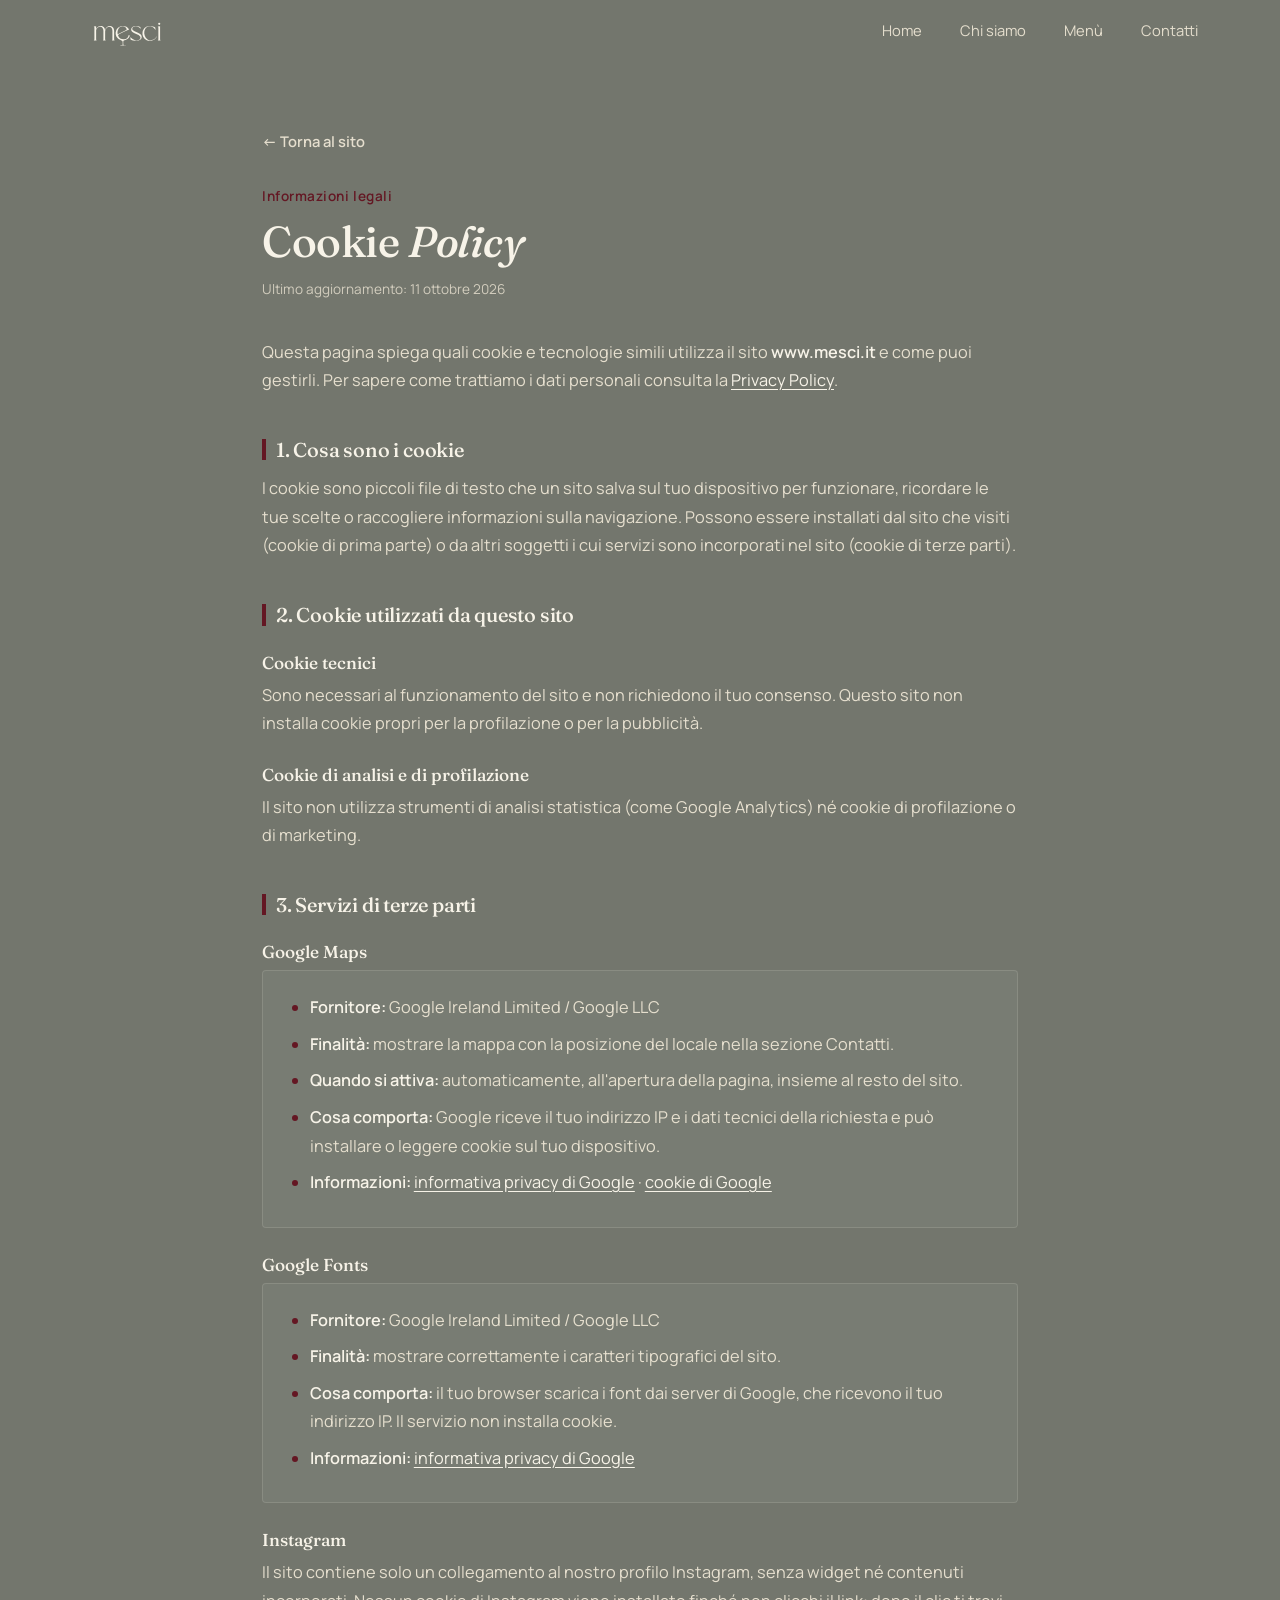
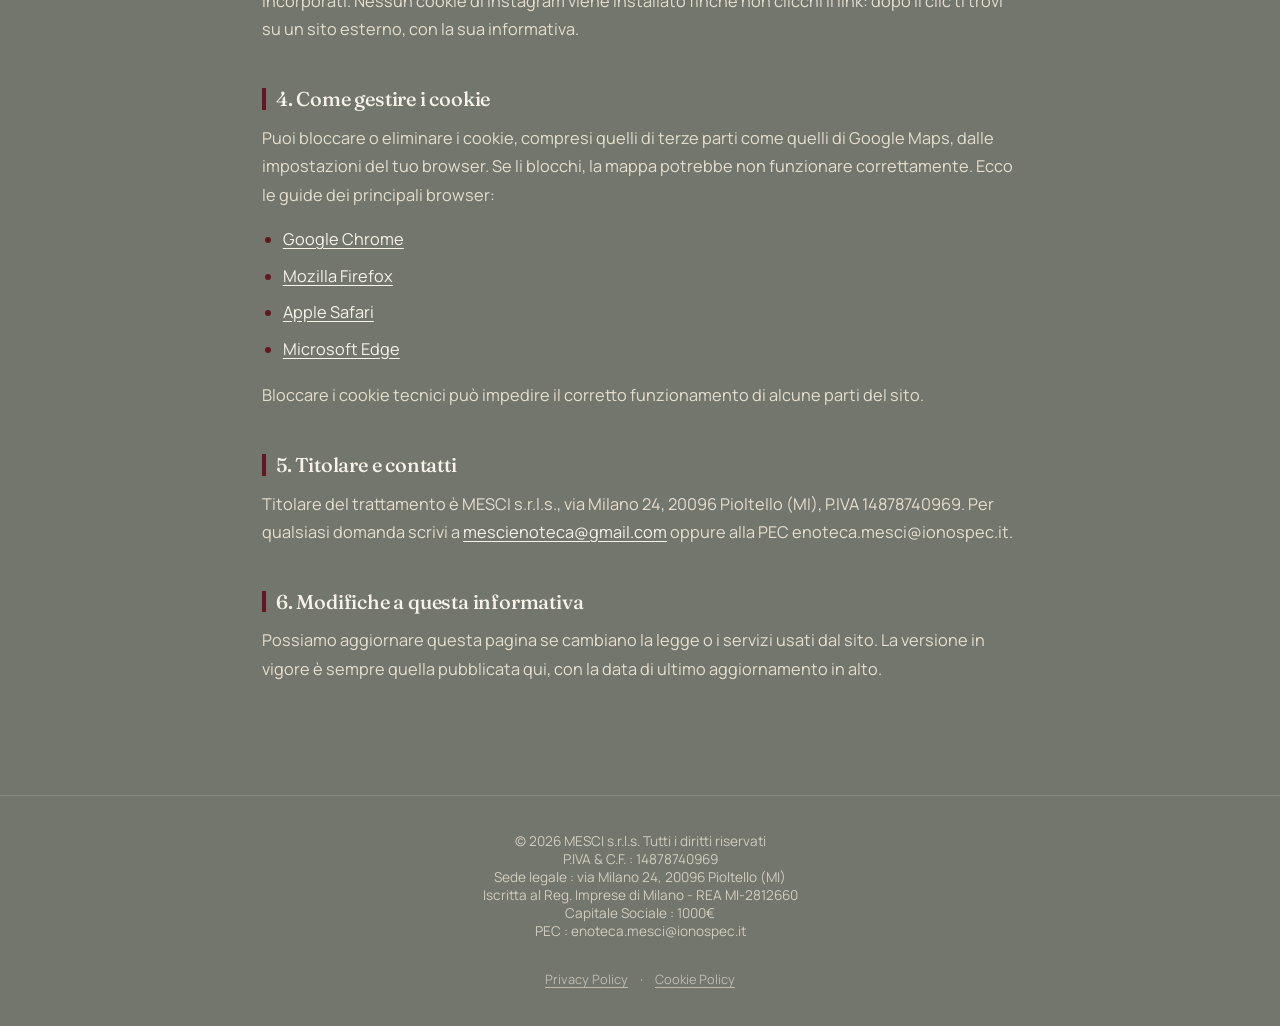
==== cookie.html @ 1d4539bf "Provvisorio" ====
<!DOCTYPE html>
<html lang="it">

<head>
  <meta charset="UTF-8">
  <meta name="viewport" content="width=device-width, initial-scale=1, viewport-fit=cover">
  <title>Cookie Policy — MESCI</title>
  <link rel="canonical" href="https://www.mesci.it/cookie.html">
  <link rel="icon" type="image/png" href="favicon-96x96.png" sizes="96x96">
  <link rel="icon" type="image/svg+xml" href="favicon.svg">
  <link rel="shortcut icon" href="favicon.ico">
  <link rel="apple-touch-icon" sizes="180x180" href="apple-touch-icon.png">
  <meta name="apple-mobile-web-app-title" content="Mesci">

  <link rel="manifest" href="site.webmanifest">
  <meta name="description"
    content="Informazioni sui cookie e sulle tecnologie simili utilizzate dal sito di MESCI Wine Bar (Pioltello).">
  <meta name="theme-color" content="#73766d">
  <meta property="og:type" content="website">
  <meta property="og:locale" content="it_IT">
  <meta property="og:title" content="Cookie Policy — MESCI">
  <meta property="og:description" content="Informazioni sui cookie utilizzati dal sito">
  <meta property="og:image" content="https://www.mesci.it/images/og.jpg">
  <meta property="og:url" content="https://www.mesci.it/cookie.html">
  <link rel="preconnect" href="https://fonts.googleapis.com">
  <link rel="preconnect" href="https://fonts.gstatic.com" crossorigin>
  <link
    href="https://fonts.googleapis.com/css2?family=Fraunces:ital,opsz,wght@0,9..144,300;0,9..144,500;0,9..144,600;1,9..144,500&family=Manrope:wght@400;500;600;700&display=swap"
    rel="stylesheet">
  <link rel="stylesheet" href="style.css">
  <link rel="stylesheet" href="legal.css">
</head>

<body>

  <header id="siteHeader">
    <nav>
      <a href="index.html#home" class="brand">
        <svg viewBox="0 0 1173.86 350" xmlns="http://www.w3.org/2000/svg" fill="currentColor">
          <path
            d="M803.99,224.7c-1.55-27.49-26.13-41.85-50.7-52.51l-45.63-19.8c-7.72-3.35-14.66-7.65-20.78-13.19-12.34-11.17-13.45-30.12-1.42-41.74,6.43-6.21,14.78-9.75,23.61-11.3,31.81-5.56,61.44,8.32,80.28,35.89.36-10.3-2.32-19.14-3.6-28.94-21.83-9.48-45.2-13.91-68.92-12.48-27.51,1.66-53.09,16.17-54.87,44.02-1.78,27.78,20.93,42.56,45.34,53.08l38.39,16.54c22.19,9.56,45.13,23.98,41.77,48.51-3.58,26.16-34.22,35.47-60.65,32.54-18.78-2.08-35.65-10.07-50.34-21.83l-20.43-16.35c-2.62-1.79-5.34-3.23-8.1-4.32,3.41,15.09,5.09,22.5,7.95,32.32,19.69,9.26,40.39,13.53,62.11,15.22,24.09,1.87,50.65-.69,69.15-16.19,11.87-9.94,17.7-24.04,16.83-39.48Z" />
          <path
            d="M629.44,201.49c-7.94,33.76-24.98,56.64-61.57,57.76-40.06,1.22-68.55-13.53-82.07-51.3.24-7.02,5.44-13.26,11.67-16.73,44.31-24.67,89.72-45.68,137.05-64.81-23.99-41.64-77.68-55.94-120.31-39.45-27.83,10.76-48.13,35.02-56.22,60.42-10.29,32.3-4.03,64.03,14.68,89.69,14.36,19.69,34.62,31.92,57.9,37.32,10.14,2.35,16.93,10.76,16.96,21.03l.09,30.14c.02,6.45-4.16,11.94-10.55,12.6l-21.1,2.16c-.72.07-2.86.5-2.54,1.07l1.17,2.06,71.42.1c1.88-.28,3.84-1.54,3.66-2.85l-23.11-2.39c-6.26-.65-10.95-5.8-10.94-12.21l.03-31.22c.01-9.78,7.02-17.91,16.24-20.81,22.66-7.11,33-12.63,41.86-20.52s20.55-17.93,29.61-42.13c-1.37-1.54-13.54-9.5-13.94-9.93ZM480.78,193.33c-6.22-26.5-2.58-53.99,11.72-76.7,11.82-18.77,31.01-31.21,53.55-31,23.78.22,45.38,15.01,54.44,36.56,2.22,5.29.56,11.33-4.94,14.07l-114.76,57.06Z" />
          <path
            d="M319.23,276.73l-38.81.19,4.94-5.81c1.98-4.65,2.92-10.54,2.92-16.21v-105.81c0-21.64-7.11-43.72-25.98-54.27-11.29-6.31-23.89-5.73-36.05-1.51-18.15,7.66-31.24,23.48-36.03,42.95l.07,124.19c0,6.8,2.81,11.28,7.44,16.5l-39.41-.07c3.64-4.06,6.47-6.26,7.19-10.19.85-4.65,1.45-8.95,1.45-13.84V113.14c0-5.65-.52-10.57-.93-15.99-1.46-4.55-3.28-6.61-7.69-11.13l31.76-.29.25,34.55c11.2-21.63,31.13-36.96,55.62-39.49,18.69-1.93,36.65,4.38,49.22,17.99,8.82,9.55,12.82,21.27,15.19,34.59,4.34-10.8,9.02-20.59,16.24-29.7,21.78-27.5,62.29-31.43,88.15-7.34,12.33,11.48,18,31.29,18.01,48.71l.08,109.86c0,5.92.98,12.05,3.13,16.78l4.49,5.27-38.65-.09c5.23-5.61,7.65-10.1,7.66-16.92l.08-112.24c0-11.78-2.09-22.72-7.05-33.07-7.22-15.05-21.5-25.2-38.55-24.42-14.49.66-27.26,8.24-35.76,20.15-8.99,12.61-16.42,27.87-16.48,43.91l-.33,101.66c-.03,7.94,1.21,14.8,7.84,20.82Z" />
          <path
            d="M858.73,237.65c22,30.84,60.06,42.22,95.23,29.03,22.21-8.33,39.36-25.19,50.65-45.79,1.22.42,3.47,1.11,3.34,1.84s-.69,2.29-1.13,3.16c-15.31,29.96-43.47,49.98-77.08,53.84-22.75,2.61-45.27-1.14-65.27-12.12-38.49-21.14-57.81-64.52-49.25-107.31s43.4-75.35,87.95-79.39c28.9-2.62,57.55,4.46,82.54,19.27l5.68,34.91c-8.66-9.97-14.49-19-23.44-27.08-16.27-14.7-36.74-23.83-58.89-22.79-25.4,1.19-46.85,15-58.89,37-19.43,35.5-15.29,82,8.55,115.43Z" />
          <circle cx="1039.6" cy="51.22" r="14.45" />
          <path
            d="M1028.13,260.32l.12-148.16-1.25-14.99c-1.81-3.54-3.78-5.41-7.89-8.98l32.14-4.91.15,177.75c0,6.6,2.77,10.41,7.71,15.83l-38.91.13c4.48-5.16,7.93-9.1,7.93-16.66Z" />
        </svg>
      </a>
      <div class="navlinks">
        <a href="index.html#home">Home</a>
        <a href="index.html#chi-siamo">Chi siamo</a>
        <a href="index.html#menu">Menù</a>
        <a href="index.html#dove-siamo">Contatti</a>
      </div>
      <button class="burger" id="burger" aria-label="Menu"><span></span><span></span><span></span></button>
    </nav>
  </header>
  <div class="drawer-overlay" id="drawerOverlay"></div>
  <aside class="drawer" id="drawer" aria-hidden="true">
    <button class="drawer-close" id="drawerClose" aria-label="Chiudi">✕</button>
    <div class="drawer-links">
      <a href="index.html#home">Home</a>
      <a href="index.html#chi-siamo">Chi siamo</a>
      <a href="index.html#menu">Menù</a>
      <a href="index.html#dove-siamo">Contatti</a>
    </div>
  </aside>

  <main class="legal-page">
    <div class="wrap">

      <a href="index.html" class="legal-back">← Torna al sito</a>

      <div class="section-head">
        <div class="eyebrow">Informazioni legali</div>
        <h1>Cookie <em>Policy</em></h1>
        <p class="legal-updated">Ultimo aggiornamento: 11 ottobre 2026</p>
      </div>

      <div class="legal-text">

        <p>Questa pagina spiega quali cookie e tecnologie simili utilizza il sito <strong>www.mesci.it</strong>
          e come puoi gestirli. Per sapere come trattiamo i dati personali consulta la
          <a href="privacy.html">Privacy Policy</a>.</p>

        <h3>1. Cosa sono i cookie</h3>
        <p>I cookie sono piccoli file di testo che un sito salva sul tuo dispositivo per funzionare, ricordare le tue
          scelte o raccogliere informazioni sulla navigazione. Possono essere installati dal sito che visiti (cookie
          di prima parte) o da altri soggetti i cui servizi sono incorporati nel sito (cookie di terze parti).</p>

        <h3>2. Cookie utilizzati da questo sito</h3>

        <h4>Cookie tecnici</h4>
        <p>Sono necessari al funzionamento del sito e non richiedono il tuo consenso. Questo sito non installa cookie
          propri per la profilazione o per la pubblicità.</p>

        <h4>Cookie di analisi e di profilazione</h4>
        <p>Il sito non utilizza strumenti di analisi statistica (come Google Analytics) né cookie di profilazione o di
          marketing.</p>

        <h3>3. Servizi di terze parti</h3>

        <h4>Google Maps</h4>
        <div class="legal-box">
          <ul>
            <li><strong>Fornitore:</strong> Google Ireland Limited / Google LLC</li>
            <li><strong>Finalità:</strong> mostrare la mappa con la posizione del locale nella sezione Contatti.</li>
            <li><strong>Quando si attiva:</strong> automaticamente, all'apertura della pagina, insieme al resto del
              sito.</li>
            <li><strong>Cosa comporta:</strong> Google riceve il tuo indirizzo IP e i dati tecnici della richiesta e può
              installare o leggere cookie sul tuo dispositivo.</li>
            <li><strong>Informazioni:</strong>
              <a href="https://policies.google.com/privacy" target="_blank" rel="noopener noreferrer">informativa privacy di Google</a>
              ·
              <a href="https://policies.google.com/technologies/cookies" target="_blank" rel="noopener noreferrer">cookie di Google</a>
            </li>
          </ul>
        </div>

        <!-- Rimuovere il blocco seguente se i font di Google vengono ospitati in locale sul sito (consigliato). -->
        <h4>Google Fonts</h4>
        <div class="legal-box">
          <ul>
            <li><strong>Fornitore:</strong> Google Ireland Limited / Google LLC</li>
            <li><strong>Finalità:</strong> mostrare correttamente i caratteri tipografici del sito.</li>
            <li><strong>Cosa comporta:</strong> il tuo browser scarica i font dai server di Google, che ricevono il tuo
              indirizzo IP. Il servizio non installa cookie.</li>
            <li><strong>Informazioni:</strong>
              <a href="https://policies.google.com/privacy" target="_blank" rel="noopener noreferrer">informativa privacy di Google</a>
            </li>
          </ul>
        </div>

        <h4>Instagram</h4>
        <p>Il sito contiene solo un collegamento al nostro profilo Instagram, senza widget né contenuti incorporati.
          Nessun cookie di Instagram viene installato finché non clicchi il link: dopo il clic ti trovi su un sito
          esterno, con la sua informativa.</p>

        <h3>4. Come gestire i cookie</h3>
        <p>Puoi bloccare o eliminare i cookie, compresi quelli di terze parti come quelli di Google Maps, dalle
          impostazioni del tuo browser. Se li blocchi, la mappa potrebbe non funzionare correttamente. Ecco le guide
          dei principali browser:</p>
        <ul>
          <li><a href="https://support.google.com/chrome/answer/95647" target="_blank" rel="noopener noreferrer">Google Chrome</a></li>
          <li><a href="https://support.mozilla.org/it/kb/Gestione%20dei%20cookie" target="_blank" rel="noopener noreferrer">Mozilla Firefox</a></li>
          <li><a href="https://support.apple.com/it-it/guide/safari/sfri11471/mac" target="_blank" rel="noopener noreferrer">Apple Safari</a></li>
          <li><a href="https://support.microsoft.com/it-it/microsoft-edge" target="_blank" rel="noopener noreferrer">Microsoft Edge</a></li>
        </ul>
        <p>Bloccare i cookie tecnici può impedire il corretto funzionamento di alcune parti del sito.</p>

        <h3>5. Titolare e contatti</h3>
        <p>Titolare del trattamento è MESCI s.r.l.s., via Milano 24, 20096 Pioltello (MI), P.IVA 14878740969.
          Per qualsiasi domanda scrivi a <a href="mailto:mescienoteca@gmail.com">mescienoteca@gmail.com</a>
          oppure alla PEC enoteca.mesci@ionospec.it.</p>

        <h3>6. Modifiche a questa informativa</h3>
        <p>Possiamo aggiornare questa pagina se cambiano la legge o i servizi usati dal sito. La versione in vigore è
          sempre quella pubblicata qui, con la data di ultimo aggiornamento in alto.</p>

      </div>
    </div>
  </main>

  <footer>

    <p>© 2026 MESCI s.r.l.s. Tutti i diritti riservati</p>
    <p>P.IVA &amp; C.F. : 14878740969</p>
    <p>Sede legale : via Milano 24, 20096 Pioltello (MI)</p>
    <p>Iscritta al Reg. Imprese di Milano - REA MI-2812660</p>
    <p>Capitale Sociale : 1000€</p>
    <p>PEC : enoteca.mesci@ionospec.it</p>

    <nav class="footer-legal" aria-label="Informazioni legali">
      <a href="privacy.html">Privacy Policy</a>
      <span aria-hidden="true">·</span>
      <a href="cookie.html">Cookie Policy</a>
    </nav>

  </footer>

  <script>
    (function () {
      var header = document.getElementById('siteHeader');
      var drawer = document.getElementById('drawer');
      var overlay = document.getElementById('drawerOverlay');

      function onScroll() { header.classList.toggle('scrolled', window.scrollY > 20); }
      window.addEventListener('scroll', onScroll, { passive: true });
      onScroll();

      function setDrawer(open) {
        drawer.classList.toggle('open', open);
        overlay.classList.toggle('open', open);
        drawer.setAttribute('aria-hidden', open ? 'false' : 'true');
        document.body.classList.toggle('no-scroll', open);
      }
      document.getElementById('burger').addEventListener('click', function () { setDrawer(true); });
      document.getElementById('drawerClose').addEventListener('click', function () { setDrawer(false); });
      overlay.addEventListener('click', function () { setDrawer(false); });
      drawer.querySelectorAll('a').forEach(function (a) {
        a.addEventListener('click', function () { setDrawer(false); });
      });
    })();
  </script>
</body>

</html>
---- style.css ----
:root {
  --bg: #73766d;
  --bg-soft: #787c73;
  --line: rgba(242, 234, 216, 0.14);
  --cream: #f7f3e8;
  --cream-dim: rgba(242, 234, 216, 0.90);
  --cream-faint: rgba(242, 234, 216, 0.75);
  --wine: #6B121B;
  --wine-dim: rgba(83, 19, 30, 0.75);
  --wine-bright: #641723;
  --radius: 4px;
  /* --text: #928e47; */
  --font-display: 'Fraunces', serif;
  --header-h: 66px;
}

* {
  box-sizing: border-box;
  margin: 0;
  padding: 0
}

html {
  scroll-behavior: smooth;
  scroll-padding-top: var(--header-h)
}

body {
  background: var(--bg);
  color: var(--cream);
  font-family: 'Manrope', sans-serif;
  -webkit-font-smoothing: antialiased;
  padding-top: env(safe-area-inset-top, 0px);
  overflow-x: hidden;
}

h1,
h2,
h3 {
  font-family: var(--font-display);
  font-weight: 500;
  line-height: 1.08;
  letter-spacing: -0.01em
}

em {
  font-style: italic;
  color: var(--cream)
}

a {
  color: inherit;
  text-decoration: none
}

img,
svg {
  max-width: 100%
}

/* ---- NAV ---- */
header {
  position: fixed;
  top: 0;
  left: 0;
  right: 0;
  z-index: 100;
  padding-top: env(safe-area-inset-top, 0px);
  transition: background .35s ease, border-color .35s ease;
  border-bottom: 1px solid transparent;
}

header.scrolled {
  background: var(--bg);
  backdrop-filter: blur(10px);
  border-color: var(--line)
}

nav {
  display: flex;
  align-items: center;
  justify-content: space-between;
  padding: 20px 32px;
  max-width: 1180px;
  margin: 0 auto
}

.brand {
  display: flex;
  align-items: center;
  gap: 10px
}

.brand svg {
  height: 26px;
  width: auto;
  color: var(--cream)
}


.navlinks {
  display: flex;
  gap: 38px;
  font-size: 0.92rem
}

.navlinks a {
  position: relative;
  padding-bottom: 6px;
  color: var(--cream-dim);
  transition: color .25s
}

.navlinks a:hover {
  color: var(--cream)
}

.navlinks a.active {
  color: var(--cream)
}

.navlinks a.active::after {
  content: '';
  position: absolute;
  left: 0;
  right: 0;
  bottom: 0;
  height: 2px;
  background: var(--wine-bright)
}

.burger {
  display: none;
  flex-direction: column;
  gap: 5px;
  background: none;
  border: 0;
  cursor: pointer;
  padding: 4px
}

.burger span {
  width: 22px;
  height: 2px;
  border-radius: 5px;
  background: var(--cream)
}


/* ---- HERO ---- */
.hero {
  min-height: 100vh;
  min-height: 100dvh;
  display: flex;
  flex-direction: column;
  align-items: center;
  justify-content: center;
  text-align: center;
  position: relative;
  padding: 140px 24px 80px;
  background:
    radial-gradient(ellipse 70% 55% at 50% 20%, rgba(105, 0, 0, 0.35), transparent 60%),
    radial-gradient(ellipse 60% 40% at 50% 100%, rgba(105, 0, 0, 0.18), transparent 70%),
    var(--bg);
}

.hero .eyebrow {
  color: var(--cream-faint);
  font-size: 0.90rem;
  letter-spacing: 0.08em;
  margin-bottom: 28px
}

.hero .eyebrow::before,
.hero .eyebrow::after {
  content: '—';
  margin: 0 12px;
  color: var(--wine)
}

.logo-mark {
  width: min(560px, 80vw);
  color: var(--cream);
  opacity: 0;
  animation: riseIn 1.1s ease forwards .15s
}



@keyframes riseIn {
  from {
    opacity: 0;
    transform: translateY(14px)
  }

  to {
    opacity: 1;
    transform: translateY(0)
  }
}


.hero p.tag {
  max-width: 560px;
  margin: 34px auto 0;
  font-size: 1.12rem;
  line-height: 1.6;
  color: var(--cream-dim)
}

.hero p.tag em {
  color: var(--cream)
}

.hero-ctas {
  display: flex;
  gap: 16px;
  margin-top: 42px;
  flex-wrap: wrap;
  justify-content: center
}

.btn {
  padding: 15px 32px;
  border-radius: var(--radius);
  font-size: 0.95rem;
  font-weight: 600;
  cursor: pointer;
  transition: transform .2s, background .2s, border-color .2s;
  display: inline-flex;
  align-items: center;
  gap: 8px;
  border: 1px solid transparent;
}

.btn:hover {
  transform: translateY(-2px)
}

.btn-filled {
  background: var(--wine);
  color: var(--cream)
}

.btn-filled:hover {
  background: var(--wine-bright)
}

.btn-outline {
  border-color: var(--cream-dim);
  color: var(--cream)
}

.btn-outline:hover {
  border-color: var(--cream-faint)
}

.scroll-cue {
  position: absolute;
  bottom: 80px;
  left: 50%;
  transform: translateX(-50%);
  color: var(--cream-faint);
  animation: bob 2s ease-in-out infinite;
  cursor: pointer;
}



.scroll-cue img {
  display: block;
  width: 22px;
  height: auto;
  filter: invert(1);
  opacity: .75;
}

@keyframes bob {

  0%,
  100% {
    transform: translate(-50%, 0)
  }

  50% {
    transform: translate(-50%, 6px)
  }
}

/* ---- SECTION GENERIC ---- */
section {
  min-height: 100dvh;
  max-width: 100%;
  padding: 100px 0;
  align-content: center;
}

.wrap {
  max-width: 1180px;
  margin: 0 auto;
  padding: 0 32px;
  width: 100%
}

.section-head {
  max-width: 640px;
  margin-bottom: 64px;
}

.section-head .eyebrow {
  color: var(--wine-bright);
  font-size: 0.85rem;
  letter-spacing: 0.04em;
  margin-bottom: 14px;
  font-weight: 600
}

.section-head h2 {
  font-size: clamp(2rem, 4vw, 2.7rem)
}


/* ---- CHI SIAMO ---- */
.about-grid {
  display: grid;
  grid-template-columns: 1.1fr 0.9fr;
  gap: 72px;
  align-items: start
}

.about-text p {
  color: var(--cream-dim);
  line-height: 1.75;
  margin-bottom: 20px;
  font-size: 1.02rem
}

.pour-art {

  border: 1px solid var(--line);
  border-radius: var(--radius);
  background: var(--bg-soft);
  overflow: hidden;
  padding: 30px;
}



.pour-art img {
  display: block;
  width: 100%;
  height: 100%;
  object-fit: cover;
  border-radius: var(--radius);
  aspect-ratio: 1/1;
  object-position: center 80%;
}


/* ---- MENU: livello 1 (Da Bere / Da Mangiare) ---- */
.tabs {
  display: flex;
  width: max-content;
  background: var(--bg-soft);
  border: 1px solid var(--cream-faint);
  border-radius: 999px;
  padding: 5px;
  margin: 0 auto 40px;
  gap: 2px;
  scroll-margin-top: 28px;
}

.tab-btn {
  padding: 14px 30px;
  border-radius: 999px;
  border: 0;
  background: none;
  color: var(--cream-dim);
  font-family: inherit;
  font-size: 0.98rem;
  font-weight: 600;
  cursor: pointer;
  transition: background .25s, color .25s;
  white-space: nowrap
}

.tab-btn.active {
  background: var(--wine);
  color: var(--cream)
}

/* ---- MENU: livello 2 (sottocategorie), discreto e sticky ---- */
.level2-tabs {
  display: flex;
  gap: 26px;
  overflow-x: auto;
  -webkit-overflow-scrolling: touch;
  scrollbar-width: none;
  position: sticky;
  top: var(--header-h);
  z-index: 20;
  background: var(--bg-soft);
  padding: 16px 0 14px;
  margin-bottom: 36px;
  border-bottom: 1px solid var(--line)
}

.level2-tabs::-webkit-scrollbar {
  display: none
}

.level2-btn {
  flex: 0 0 auto;
  border: 0;
  background: none;
  color: var(--cream-faint);
  font-family: inherit;
  font-size: 0.85rem;
  font-weight: 600;
  letter-spacing: 0.02em;
  padding: 2px 0 12px;
  cursor: pointer;
  position: relative;
  transition: color .25s;
  white-space: nowrap
}

.level2-btn.active {
  color: var(--cream)
}

.level2-btn.active::after {
  content: '';
  position: absolute;
  left: 0;
  right: 0;
  bottom: 0;
  height: 2px;
  background: var(--wine)
}

.menu-panel,
.sub-panel {
  display: none
}

.menu-panel.active,
.sub-panel.active {
  display: block
}



.menu-cat h3 {
  font-size: 1.5rem;
  margin-bottom: 4px;
}



.asporto {
  justify-self: center;
  text-align: center;
  padding-bottom: 50px;
  font-style: italic;
  color: var(--wine);

}



.menu-cat .cat-note {
  color: var(--wine);
  font-size: 0.82rem;
  margin-bottom: 28px
}

.dish {
  padding: 20px 0;
  border-bottom: 1px solid var(--line)
}

.dish:first-of-type {
  padding-top: 0
}

.dish-top {
  display: flex;
  justify-content: space-between;
  gap: 16px;
  align-items: baseline
}

.dish-top h4 {
  font-family: var(--font-display);
  font-weight: 500;
  font-size: 1.15rem
}

.dish-top .price {
  color: var(--wine-bright);
  font-family: var(--font-display);
  font-size: 1.1rem;
  white-space: nowrap;
  padding-right: 1rem;
}

.dish p {
  color: var(--cream-dim);
  font-size: 0.92rem;
  margin-top: 6px;
  line-height: 1.55
}

.tag-chip {
  display: inline-block;
  margin-top: 10px;
  margin-right: 8px;
  font-size: 0.72rem;
  letter-spacing: 0.04em;
  color: var(--wine-dim);
  border: 1px solid var(--wine-dim);
  border-radius: 999px;
  padding: 4px 12px
}


.back-to-categories {
  display: none;
  align-items: center;
  gap: 8px;
  color: var(--cream-dim);
  background: none;
  border: 0;
  font-family: inherit;
  font-size: 0.92rem;
  font-weight: 600;
  cursor: pointer;
  margin-bottom: 6px;
  padding: 0;
  scroll-margin-top: 28px;
}



.back-to-categories:hover {
  color: var(--cream)
}




/* ---- DOVE SIAMO ---- */
.contact-grid {
  display: grid;
  grid-template-columns: 0.85fr 1.15fr;
  gap: 28px;
  align-items: start
}

.info-stack {
  display: flex;
  flex-direction: column;
  gap: 20px
}

.info-card {
  background: var(--bg-soft);
  border: 1px solid var(--line);
  border-radius: var(--radius);
  padding: 28px
}

.info-card h3 {
  font-size: 1.15rem;
  margin-bottom: 12px
}

.info-card p,
.info-card .row {
  color: var(--cream-dim);
  font-size: 0.94rem;
  line-height: 1.6
}

.info-card .row {
  display: flex;
  justify-content: space-between;
  padding: 6px 0;
  border-bottom: 1px solid var(--line)
}

.info-card .row:last-child {
  border-bottom: 0
}

.info-card .row .closed {
  color: var(--wine-bright)
}


.contact-row-split {
  display: grid;
  grid-template-columns: 1fr 1fr;
  gap: 20px;
  align-items: stretch;
}

.contact-row-split > .info-card.social-box {
  display: flex;
  align-items: center;
  justify-content: center;
}

.contact-row-split .info-card {
  height: 100%;
  box-sizing: border-box;
}


/* Stile per i link dei contatti cliccabili */
.contact-links {
  display: flex;
  flex-direction: column;
  gap: 8px;
  margin-top: 4px;
}

.contact-links a {
  color: var(--cream-dim);
  transition: color 0.2s ease;
}

.contact-links a:hover {
  color: var(--wine);
}

.social-link-clean {
  display: inline-flex;
  align-items: center;
  justify-content: center;
  gap: 8px;
  color: var(--cream);
  font-weight: 500;
  transition: color 0.2s ease;
}

.social-link-clean:hover {
  color: var(--wine-bright);
  /* Diventa rosso bordeaux al passaggio del mouse */
}

/* Forza la dimensione dell'icona Instagram a 22px per evitare che esploda */
.social-link-clean svg {
  width: 22px !important;
  height: 22px !important;
  flex-shrink: 0;
}

/* Su smartphone, mettili uno sotto l'altro per non schiacciarli troppo */
@media (max-width: 600px) {
  .contact-row-split {
    grid-template-columns: 1fr;
  }
   .contact-row-split > .info-card.social-box {
    justify-content: flex-start;
  }
}

.contact-item {
  display: inline-flex;
  align-items: center;
  gap: 10px;
  color: var(--cream-dim);
  text-decoration: none;
  transition: color 0.2s ease;
  font-size: 0.94rem;
}

.contact-item:hover {
  color: var(--cream);
}

/* Forza la dimensione delle icone mail e telefono a 18px */
.contact-item svg {
  width: 22px !important;
  height: 22px !important;
  flex-shrink: 0;
  color: inherit;
}





.map-box {
  background: var(--bg-soft);
  border: 1px solid var(--line);
  border-radius: var(--radius);
  overflow: hidden;
  position: relative;
  width: 100%;
  height: 100%;
  min-height: 450px;
}

.map-box iframe {
  width: 100%;
  height: 100%;
  display: block;
  border: 0;
  margin: 0;
  padding: 30px;
}



.allergen-list {
  display: flex;
  align-items: center;
  gap: 6px;
  margin-top: 10px;
}

.allergen-icon {
  position: relative;
  width: 26px;
  height: 26px;
  display: inline-flex;
  align-items: center;
  justify-content: center;
  color: var(--cream-dim);
  border: 1px solid var(--line);
  border-radius: 999px;
  flex-shrink: 0;
}


/* Tooltip */
.allergen-icon::after {
  content: attr(data-allergen);
  position: absolute;
  left: 50%;
  bottom: calc(100% - 2px);
  transform: translateX(-50%) translateY(4px);

  background: var(--wine-bright);
  /* Errore corretto: prima era var(--soft) */
  color: var(--cream);
  border: 1px solid var(--wine);
  border-radius: 6px;
  box-shadow: 0 4px 12px rgba(0, 0, 0, 0.3);
  /* Aggiunta ombra per leggibilità */

  padding: 6px 10px;
  font-size: 0.75rem;
  font-weight: 600;
  line-height: 1.2;
  letter-spacing: 0.02em;
  white-space: nowrap;

  opacity: 0;
  visibility: hidden;
  pointer-events: none;

  transition: opacity 0.2s ease, transform 0.2s ease;
  z-index: 100;
}


.allergen-icon.show::after {
  opacity: 1;
  visibility: visible;
  transform: translateX(-50%) translateY(-50%);
}

/* hover e tastiera solo dove c'è un mouse */
@media (hover: hover) {
  .allergen-icon:hover {
    color: var(--cream);
    border-color: var(--cream-dim);
  }
  .allergen-icon:hover::after,
  .allergen-icon:focus-visible::after {
    opacity: 1;
    visibility: visible;
    transform: translateX(-50%) translateY(-50%);
  }
}

.tag-chip:hover {
  color: var(--cream);
  border-color: var(--cream-dim);
}

.wine-list {
  display: flex;
  flex-direction: column;
  gap: 56px;
}

.wine-category {
  width: 100%;
}

.wine-category h3 {
  font-size: 1.2rem;
  margin-bottom: 4px;
  text-transform: uppercase;
  border-left: 4px solid var(--wine-bright);
  padding-left: 8px;
}

.wine-category .cat-note {
  color: var(--cream-faint);
  font-size: 0.82rem;
  margin-bottom: 28px;
  padding-bottom: 1.5rem;
}

.wine-category-dishes {
  display: grid;
  grid-template-columns: repeat(2, minmax(0, 1fr));
  gap: 0 40px;
}

@media (max-width: 840px) {
  .wine-category-dishes {
    grid-template-columns: 1fr;
  }
}

/* Spazio tra le sezioni (Bollicine / Bianchi / Rossi / Dolci) */
.wine-list+.wine-list {
  margin-top: 56px;
}

/* Riga vuota (es. Champagne senza produttore) non deve alterare l'altezza */
.wine-category-dishes .dish p:empty {
  display: none;
}



/* Desktop: i primi DUE vini (prima riga) partono entrambi senza padding sopra,
   e l'ultima riga non ha la linea di chiusura */
@media (min-width: 841px) {
  .wine-category-dishes .dish:nth-child(2) {
    padding-top: 0;
  }


}


@media (max-width:840px) {
  .navlinks {
    display: none
  }

  .burger {
    display: flex
  }

  .about-grid,
  .contact-grid {
    grid-template-columns: 1fr;
    gap: 40px
  }


  section {
    padding: 64px 0
  }

  .wrap {
    padding: 0 22px
  }



  .tabs {
    flex-direction: column;
    background: none;
    border: 0;
    padding: 0;
    gap: 32px;
    /* width: 100%;
  margin: 12px 0 28px; */
    width: min(78%, 300px);
    /* era 100% */
    margin: 12px auto 28px;
    /* auto = centrati */
  }

  .tab-btn {
    position: relative;
    width: 100%;
    background: var(--wine);
    color: var(--cream);
    border: 0;
    border-radius: 999px;
    padding: 20px 48px;
    font-size: 1.05rem;
    display: flex;
    justify-content: center;
    align-items: center;
    /* 1° ombra = cornice vuota (colore dello sfondo della sezione), 2° = bordo chiaro */
    box-shadow: 0 0 0 10px var(--bg-soft), 0 0 0 11.5px var(--cream-dim);
  }

  .tab-btn.active {
    background: var(--wine);
    color: var(--cream);
  }

  .tab-btn::after {
    content: '›';
    position: absolute;
    right: 24px;
    top: 50%;
    transform: translateY(-52%);
    color: var(--cream-dim);
    font-size: 1.4rem;
    margin: 0;
  }



  #menu {
    display: flex;
    flex-direction: column;
    justify-content: center;
    padding: 24px 0 110px;   /* sopra poco, sotto tanto = il blocco sale */

  }

  #menu .section-head {
    margin-bottom: 32px;     /* era 64px: titolo e pulsanti più vicini */
  }


  #menuMain.collapsed .menu-panel {
    display: none !important
  }

  #menuMain:not(.collapsed) .tabs {
    display: none
  }

  #menuMain:not(.collapsed) .back-to-categories {
    display: flex
  }
}

@media (prefers-reduced-motion: reduce) {
  * {
    animation: none !important;
    transition: none !important;
  }
  .logo-mark { opacity: 1; }
}

.drawer,
.drawer-overlay {
  display: none;
}

body.no-scroll {
  overflow: hidden;
}

@media (max-width: 840px) {
  .drawer-overlay {
    display: block;
    position: fixed;
    inset: 0;
    background: rgba(0, 0, 0, 0.45);
    opacity: 0;
    visibility: hidden;
    transition: opacity .3s ease, visibility .3s;
    z-index: 200;
  }

  .drawer-overlay.open {
    opacity: 1;
    visibility: visible;
  }

  .drawer {
    display: flex;
    flex-direction: column;
    position: fixed;
    top: 0;
    right: 0;
    bottom: 0;
    width: 70%;
    max-width: 340px;
    background: var(--wine);
    padding: calc(env(safe-area-inset-top, 0px) + 20px) 28px 32px;
    transform: translateX(100%);
    visibility: hidden;
    transition: transform .35s cubic-bezier(.22, .61, .36, 1), visibility .35s;
    z-index: 210;
  }

  .drawer.open {
    transform: translateX(0);
    visibility: visible;
  }

  .drawer-close {
    align-self: flex-end;
    background: none;
    border: 0;
    color: var(--cream);
    font-size: 1.4rem;
    cursor: pointer;
    padding: 4px;
    margin-bottom: 40px;
  }

  .drawer-links {
    display: flex;
    flex-direction: column;
  }

  .drawer-links a {
    font-family: 'Fraunces', serif;
    font-size: 1.6rem;
    padding-bottom: 5px;
    padding-top: 15px;
    border-bottom: 1px solid var(--line);
    color: var(--cream-faint);
  }

  .drawer-links a.active {
    color: var(--cream);
  }
}

/* ---- GALLERIA A NASTRO ---- */
.ribbon {
  --ribbon-h: 220px;
}

.ribbon-rows {
  display: flex;
  flex-direction: column;
  gap: 10px;
  touch-action: pan-y;
  /* lo scroll verticale della pagina resta libero */
  -webkit-touch-callout: none;
  /* niente menù "salva immagine" tenendo premuto */
  user-select: none;
}

.ribbon-row {
  overflow: hidden;
}

.ribbon-track {
  display: flex;
  width: max-content;
  animation: ribbon-scroll var(--ribbon-duration, 60s) linear infinite;
  will-change: transform;
}

.ribbon-track--reverse {
  animation-direction: reverse;
}

@keyframes ribbon-scroll {
  to {
    transform: translateX(-50%);
  }
}

.ribbon-tile {
  flex: none;
  height: var(--ribbon-h);
  margin-right: 20px;
  /* margine e non gap: serve per il giro perfetto */
  border-radius: 2px;
  overflow: hidden;
  background: var(--bg-soft);
}

.ribbon-tile img {
  display: block;
  width: 100%;
  height: 100%;
  object-fit: cover;
  pointer-events: none;
  -webkit-user-drag: none;
}

/* pausa al passaggio del mouse: solo dove l'hover esiste davvero (non su touch) */
@media (hover: hover) {
  .ribbon-rows:hover .ribbon-track {
    animation-play-state: paused;
  }
}

/* pausa tenendo premuto il dito (la classe la mette il JS) */
.ribbon.is-paused .ribbon-track {
  animation-play-state: paused;
}

@media (max-width: 840px) {
  .ribbon {
    --ribbon-h: 250px;
  }

  /* era 140px */
  .ribbon-rows {
    gap: 25px;
  }

  .ribbon-tile {
    margin-right: 18px;
  }
}

/* chi ha "riduci movimento": niente animazione, le righe si scorrono a mano */
@media (prefers-reduced-motion: reduce) {
  .ribbon-track {
    animation: none;
  }

  .ribbon-row {
    overflow-x: auto;
    scrollbar-width: none;
  }
}


footer {
  /** background-color: var(--bg-soft);**/
  border-top: 1px solid var(--line);
  padding: 36px 0 18px;
  text-align: center;
  color: var(--cream-faint);
  font-size: 0.85rem
}


.footer-legal {
  margin-top: 15px;
  padding-top: 15px;
  
  max-width: 280px;
  margin-left: auto;
  margin-right: auto;
  display: flex;
  justify-content: center;
  flex-wrap: wrap;
  gap: 8px 12px;
  font-size: 0.8rem;
}

.footer-legal a {
  color: inherit;
  text-decoration: underline;
  text-underline-offset: 3px;
  opacity: 0.8;
  transition: opacity .2s;
}

.footer-legal a:hover {
  opacity: 1;
}
---- legal.css ----
/* ---- PAGINE LEGALI (privacy.html, cookie.html) ----
   Si carica DOPO style.css e usa le sue variabili. */

.legal-page {
  padding: calc(var(--header-h) + 64px) 0 96px;
  min-height: 100dvh;
}

.legal-page .wrap {
  max-width: 820px;
}

.legal-back {
  display: inline-flex;
  align-items: center;
  gap: 8px;
  color: var(--cream-dim);
  font-size: 0.92rem;
  font-weight: 600;
  margin-bottom: 36px;
  transition: color .25s;
}

.legal-back:hover {
  color: var(--cream);
}

.legal-page .section-head {
  margin-bottom: 40px;
}

.legal-page .section-head h1 {
  font-size: clamp(2rem, 4vw, 2.7rem);
}

.legal-updated {
  color: var(--cream-faint);
  font-size: 0.85rem;
  margin-top: 14px;
}

.legal-text h3 {
  font-size: 1.25rem;
  margin: 44px 0 14px;
  border-left: 4px solid var(--wine-bright);
  padding-left: 10px;
}

.legal-text h4 {
  font-family: var(--font-display);
  font-weight: 500;
  font-size: 1.08rem;
  margin: 26px 0 8px;
  color: var(--cream);
}

.legal-text p,
.legal-text li {
  color: var(--cream-dim);
  line-height: 1.75;
  font-size: 1.02rem;
}

.legal-text p {
  margin-bottom: 16px;
}

.legal-text ul {
  margin: 0 0 18px 1.3rem;
}

.legal-text li {
  margin-bottom: 8px;
}

.legal-text li::marker {
  color: var(--wine-bright);
}

.legal-text a {
  color: var(--cream);
  text-decoration: underline;
  text-underline-offset: 3px;
  word-break: break-word;
  transition: opacity .2s;
}

.legal-text a:hover {
  opacity: .75;
}

.legal-text strong {
  color: var(--cream);
  font-weight: 600;
}

.legal-box {
  background: var(--bg-soft);
  border: 1px solid var(--line);
  border-radius: var(--radius);
  padding: 22px 26px;
  margin: 0 0 18px;
}

.legal-box p:last-child,
.legal-box ul:last-child {
  margin-bottom: 0;
}

@media (max-width: 840px) {
  .legal-page {
    padding: calc(var(--header-h) + 40px) 0 72px;
  }

  .legal-box {
    padding: 18px 20px;
  }
}
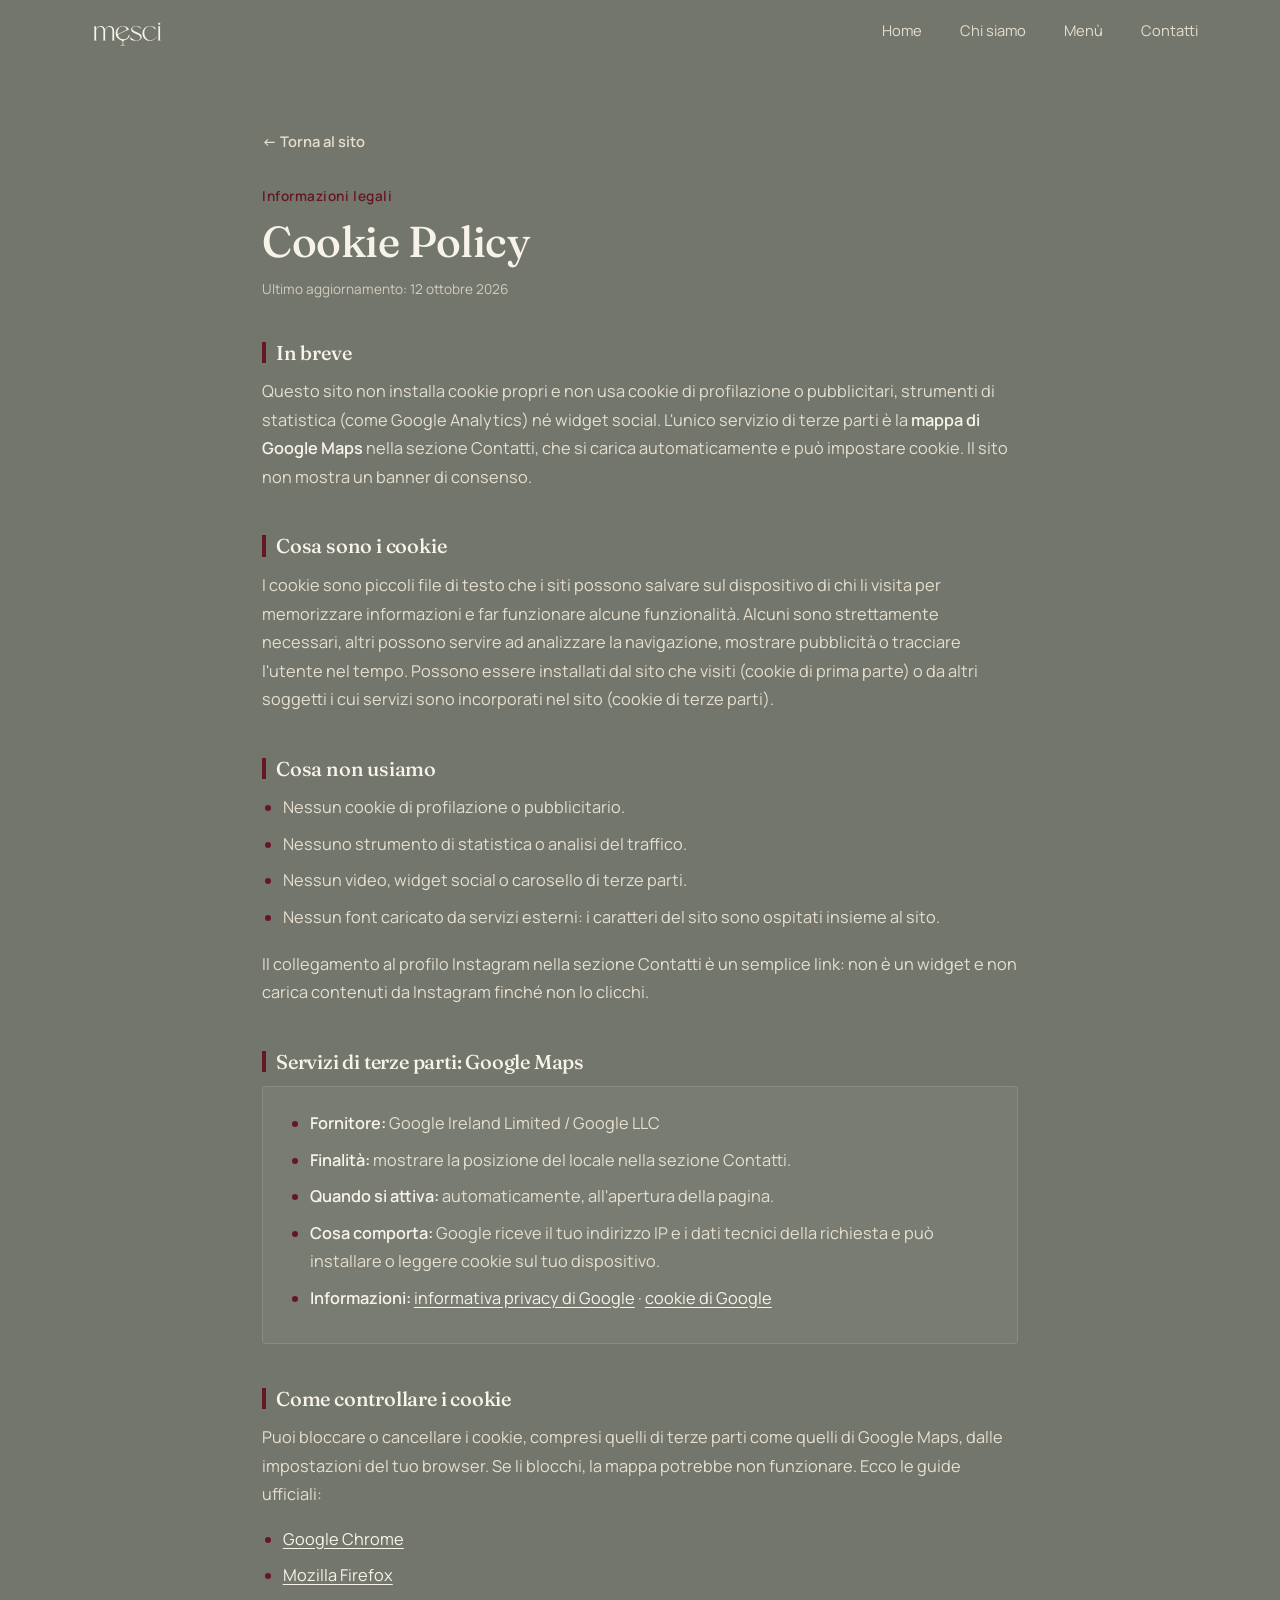
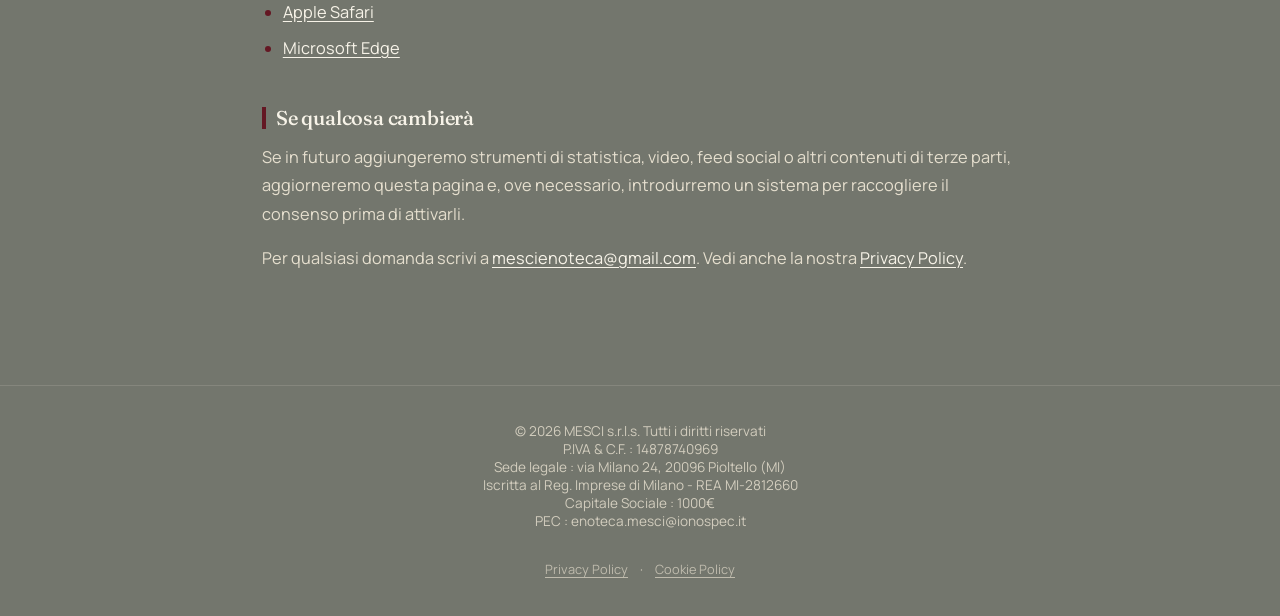
==== commit 33c8448c: "Font in locale" ====
--- a/cookie.html
+++ b/cookie.html
@@ -22,11 +22,7 @@
   <meta property="og:description" content="Informazioni sui cookie utilizzati dal sito">
   <meta property="og:image" content="https://www.mesci.it/images/og.jpg">
   <meta property="og:url" content="https://www.mesci.it/cookie.html">
-  <link rel="preconnect" href="https://fonts.googleapis.com">
-  <link rel="preconnect" href="https://fonts.gstatic.com" crossorigin>
-  <link
-    href="https://fonts.googleapis.com/css2?family=Fraunces:ital,opsz,wght@0,9..144,300;0,9..144,500;0,9..144,600;1,9..144,500&family=Manrope:wght@400;500;600;700&display=swap"
-    rel="stylesheet">
+  <link rel="stylesheet" href="fonts/fonts.css">
   <link rel="stylesheet" href="style.css">
   <link rel="stylesheet" href="legal.css">
 </head>
@@ -77,40 +73,41 @@
 
       <div class="section-head">
         <div class="eyebrow">Informazioni legali</div>
-        <h1>Cookie <em>Policy</em></h1>
-        <p class="legal-updated">Ultimo aggiornamento: 11 ottobre 2026</p>
+        <h1>Cookie Policy</h1>
+        <p class="legal-updated">Ultimo aggiornamento: 12 ottobre 2026</p>
       </div>
 
       <div class="legal-text">
 
-        <p>Questa pagina spiega quali cookie e tecnologie simili utilizza il sito <strong>www.mesci.it</strong>
-          e come puoi gestirli. Per sapere come trattiamo i dati personali consulta la
-          <a href="privacy.html">Privacy Policy</a>.</p>
+        <h3>In breve</h3>
+        <p>Questo sito non installa cookie propri e non usa cookie di profilazione o pubblicitari, strumenti di
+          statistica (come Google Analytics) né widget social. L'unico servizio di terze parti è la <strong>mappa di
+          Google Maps</strong> nella sezione Contatti, che si carica automaticamente e può impostare cookie. Il sito
+          non mostra un banner di consenso.</p>
 
-        <h3>1. Cosa sono i cookie</h3>
-        <p>I cookie sono piccoli file di testo che un sito salva sul tuo dispositivo per funzionare, ricordare le tue
-          scelte o raccogliere informazioni sulla navigazione. Possono essere installati dal sito che visiti (cookie
-          di prima parte) o da altri soggetti i cui servizi sono incorporati nel sito (cookie di terze parti).</p>
+        <h3>Cosa sono i cookie</h3>
+        <p>I cookie sono piccoli file di testo che i siti possono salvare sul dispositivo di chi li visita per
+          memorizzare informazioni e far funzionare alcune funzionalità. Alcuni sono strettamente necessari, altri
+          possono servire ad analizzare la navigazione, mostrare pubblicità o tracciare l'utente nel tempo. Possono
+          essere installati dal sito che visiti (cookie di prima parte) o da altri soggetti i cui servizi sono
+          incorporati nel sito (cookie di terze parti).</p>
 
-        <h3>2. Cookie utilizzati da questo sito</h3>
+        <h3>Cosa non usiamo</h3>
+        <ul>
+          <li>Nessun cookie di profilazione o pubblicitario.</li>
+          <li>Nessuno strumento di statistica o analisi del traffico.</li>
+          <li>Nessun video, widget social o carosello di terze parti.</li>
+          <li>Nessun font caricato da servizi esterni: i caratteri del sito sono ospitati insieme al sito.</li>
+        </ul>
+        <p>Il collegamento al profilo Instagram nella sezione Contatti è un semplice link: non è un widget e non
+          carica contenuti da Instagram finché non lo clicchi.</p>
 
-        <h4>Cookie tecnici</h4>
-        <p>Sono necessari al funzionamento del sito e non richiedono il tuo consenso. Questo sito non installa cookie
-          propri per la profilazione o per la pubblicità.</p>
-
-        <h4>Cookie di analisi e di profilazione</h4>
-        <p>Il sito non utilizza strumenti di analisi statistica (come Google Analytics) né cookie di profilazione o di
-          marketing.</p>
-
-        <h3>3. Servizi di terze parti</h3>
-
-        <h4>Google Maps</h4>
+        <h3>Servizi di terze parti: Google Maps</h3>
         <div class="legal-box">
           <ul>
             <li><strong>Fornitore:</strong> Google Ireland Limited / Google LLC</li>
-            <li><strong>Finalità:</strong> mostrare la mappa con la posizione del locale nella sezione Contatti.</li>
-            <li><strong>Quando si attiva:</strong> automaticamente, all'apertura della pagina, insieme al resto del
-              sito.</li>
+            <li><strong>Finalità:</strong> mostrare la posizione del locale nella sezione Contatti.</li>
+            <li><strong>Quando si attiva:</strong> automaticamente, all'apertura della pagina.</li>
             <li><strong>Cosa comporta:</strong> Google riceve il tuo indirizzo IP e i dati tecnici della richiesta e può
               installare o leggere cookie sul tuo dispositivo.</li>
             <li><strong>Informazioni:</strong>
@@ -121,45 +118,23 @@
           </ul>
         </div>
 
-        <!-- Rimuovere il blocco seguente se i font di Google vengono ospitati in locale sul sito (consigliato). -->
-        <h4>Google Fonts</h4>
-        <div class="legal-box">
-          <ul>
-            <li><strong>Fornitore:</strong> Google Ireland Limited / Google LLC</li>
-            <li><strong>Finalità:</strong> mostrare correttamente i caratteri tipografici del sito.</li>
-            <li><strong>Cosa comporta:</strong> il tuo browser scarica i font dai server di Google, che ricevono il tuo
-              indirizzo IP. Il servizio non installa cookie.</li>
-            <li><strong>Informazioni:</strong>
-              <a href="https://policies.google.com/privacy" target="_blank" rel="noopener noreferrer">informativa privacy di Google</a>
-            </li>
-          </ul>
-        </div>
-
-        <h4>Instagram</h4>
-        <p>Il sito contiene solo un collegamento al nostro profilo Instagram, senza widget né contenuti incorporati.
-          Nessun cookie di Instagram viene installato finché non clicchi il link: dopo il clic ti trovi su un sito
-          esterno, con la sua informativa.</p>
-
-        <h3>4. Come gestire i cookie</h3>
-        <p>Puoi bloccare o eliminare i cookie, compresi quelli di terze parti come quelli di Google Maps, dalle
-          impostazioni del tuo browser. Se li blocchi, la mappa potrebbe non funzionare correttamente. Ecco le guide
-          dei principali browser:</p>
+        <h3>Come controllare i cookie</h3>
+        <p>Puoi bloccare o cancellare i cookie, compresi quelli di terze parti come quelli di Google Maps, dalle
+          impostazioni del tuo browser. Se li blocchi, la mappa potrebbe non funzionare. Ecco le guide ufficiali:</p>
         <ul>
           <li><a href="https://support.google.com/chrome/answer/95647" target="_blank" rel="noopener noreferrer">Google Chrome</a></li>
           <li><a href="https://support.mozilla.org/it/kb/Gestione%20dei%20cookie" target="_blank" rel="noopener noreferrer">Mozilla Firefox</a></li>
           <li><a href="https://support.apple.com/it-it/guide/safari/sfri11471/mac" target="_blank" rel="noopener noreferrer">Apple Safari</a></li>
           <li><a href="https://support.microsoft.com/it-it/microsoft-edge" target="_blank" rel="noopener noreferrer">Microsoft Edge</a></li>
         </ul>
-        <p>Bloccare i cookie tecnici può impedire il corretto funzionamento di alcune parti del sito.</p>
 
-        <h3>5. Titolare e contatti</h3>
-        <p>Titolare del trattamento è MESCI s.r.l.s., via Milano 24, 20096 Pioltello (MI), P.IVA 14878740969.
-          Per qualsiasi domanda scrivi a <a href="mailto:mescienoteca@gmail.com">mescienoteca@gmail.com</a>
-          oppure alla PEC enoteca.mesci@ionospec.it.</p>
+        <h3>Se qualcosa cambierà</h3>
+        <p>Se in futuro aggiungeremo strumenti di statistica, video, feed social o altri contenuti di terze parti,
+          aggiorneremo questa pagina e, ove necessario, introdurremo un sistema per raccogliere il consenso prima di
+          attivarli.</p>
 
-        <h3>6. Modifiche a questa informativa</h3>
-        <p>Possiamo aggiornare questa pagina se cambiano la legge o i servizi usati dal sito. La versione in vigore è
-          sempre quella pubblicata qui, con la data di ultimo aggiornamento in alto.</p>
+        <p>Per qualsiasi domanda scrivi a <a href="mailto:mescienoteca@gmail.com">mescienoteca@gmail.com</a>.
+          Vedi anche la nostra <a href="privacy.html">Privacy Policy</a>.</p>
 
       </div>
     </div>
--- a/fonts/fonts.css
+++ b/fonts/fonts.css
@@ -0,0 +1,27 @@
+/* Font ospitati sul sito (nessun collegamento a Google).
+   Vanno copiati in questa stessa cartella con questi nomi esatti:
+   Fraunces.ttf · Fraunces-Italic.ttf · Manrope.ttf */
+
+@font-face {
+  font-family: 'Fraunces';
+  src: url('Fraunces.ttf') format('truetype');
+  font-weight: 100 900;
+  font-style: normal;
+  font-display: swap;
+}
+
+@font-face {
+  font-family: 'Fraunces';
+  src: url('Fraunces-Italic.ttf') format('truetype');
+  font-weight: 100 900;
+  font-style: italic;
+  font-display: swap;
+}
+
+@font-face {
+  font-family: 'Manrope';
+  src: url('Manrope.ttf') format('truetype');
+  font-weight: 200 800;
+  font-style: normal;
+  font-display: swap;
+}
